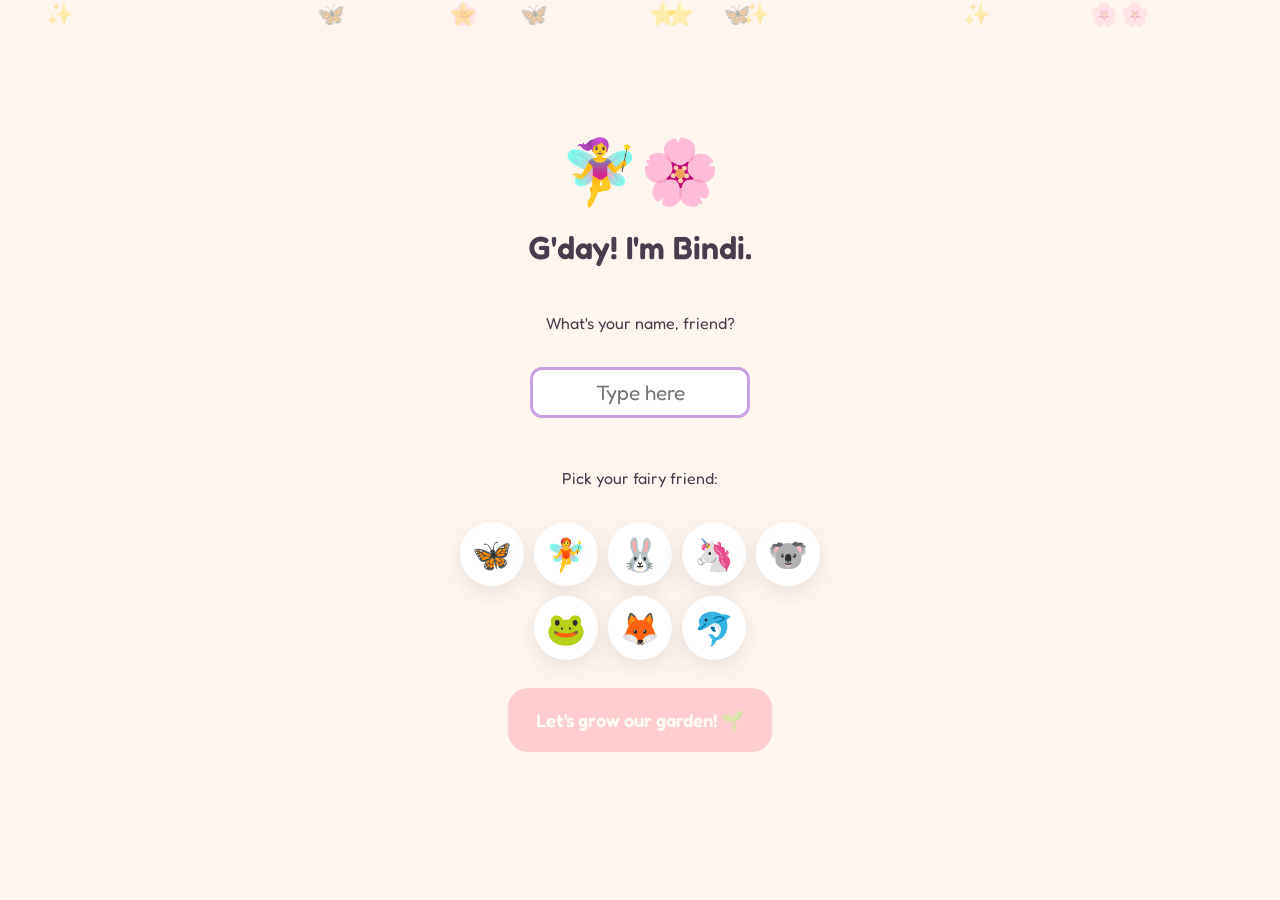
==== word-garden/index.html @ e0286bd5 "Add files via upload" ====
<!DOCTYPE html>
<html lang="en">
<head>
<meta charset="UTF-8">
<meta name="viewport" content="width=device-width, initial-scale=1, maximum-scale=1, user-scalable=no, viewport-fit=cover">
<title>Bindi's Fairy Word Garden</title>
<meta name="description" content="A bilingual English & Chinese first-words learning garden for little ones.">

<!-- iPad / iOS home-screen app behaviour -->
<meta name="apple-mobile-web-app-capable" content="yes">
<meta name="apple-mobile-web-app-status-bar-style" content="default">
<meta name="apple-mobile-web-app-title" content="Word Garden">
<link rel="apple-touch-icon" href="assets/icons/apple-touch-icon.png">
<link rel="manifest" href="manifest.json">
<meta name="theme-color" content="#FF8FA3">

<link rel="stylesheet" href="css/variables.css">
<link rel="stylesheet" href="css/base.css">
<link rel="stylesheet" href="css/components.css">
<link rel="stylesheet" href="css/garden.css">
<link rel="stylesheet" href="css/games.css">
</head>
<body>
<div id="app"></div>

<!-- Core -->
<script src="js/core/storage.js"></script>
<script src="js/core/speech.js"></script>
<script src="js/core/progress.js"></script>
<script src="js/core/wordDataLoader.js"></script>
<script src="js/core/parentGate.js"></script>
<script src="js/core/dailyChallenge.js"></script>
<script src="js/core/router.js"></script>

<!-- Games (shared.js must load before individual games) -->
<script src="js/games/shared.js"></script>
<script src="js/games/listenChoose.js"></script>
<script src="js/games/missingLetter.js"></script>
<script src="js/games/wordBuilder.js"></script>
<script src="js/games/sentenceBuilder.js"></script>
<script src="js/games/letterTrace.js"></script>
<script src="js/games/memoryGame.js"></script>
<script src="js/games/speedQuiz.js"></script>
<script src="js/games/playRouter.js"></script>

<!-- UI screens (gardenView.js must load before screens that use its bottomNav helper) -->
<script src="js/ui/onboarding.js"></script>
<script src="js/ui/gardenView.js"></script>
<script src="js/ui/letterPicker.js"></script>
<script src="js/ui/wordDetail.js"></script>
<script src="js/ui/gamesHub.js"></script>
<script src="js/ui/challenge.js"></script>
<script src="js/ui/parentDashboard.js"></script>

<!-- Bootstrap -->
<script src="js/app.js"></script>
</body>
</html>
---- word-garden/css/variables.css ----
/* =========================================================
   BINDI'S FAIRY WORD GARDEN — DESIGN TOKENS
   Change values here to re-theme the whole app.
   ========================================================= */
:root {
  /* --- Palette: dusk garden, not primary-colour toy-box --- */
  --color-bg:        #FFF7EF;   /* warm blush cream, page background */
  --color-bg-soft:   #FFEFE0;   /* card background */
  --color-blossom:   #FF8FA3;   /* main pink - buttons, headers */
  --color-blossom-dk:#E56B84;   /* pressed / border state */
  --color-meadow:    #8FC98A;   /* green - success, growth */
  --color-meadow-dk: #5FA45A;
  --color-sun:       #FFC857;   /* gold - stars, rewards */
  --color-sun-dk:    #E6A93A;
  --color-lilac:     #C8A2E0;   /* fairy purple - accents, Bindi */
  --color-lilac-dk:  #A97CC4;
  --color-sky:       #8ECAE6;   /* sky blue - secondary buttons */
  --color-sky-dk:    #5FA8C7;
  --color-ink:       #4A3B4D;   /* soft plum-black, all body text */
  --color-ink-light: #7C6B7F;
  --color-white:     #FFFFFF;
  --color-error:     #E4574C;

  /* --- Type --- */
  --font-display: 'Fredoka', 'Baloo 2', system-ui, sans-serif;   /* headers, buttons, mascot speech */
  --font-write:   'Andika', sans-serif;                          /* the target word itself + tracing */
  --font-body:    'Fredoka', system-ui, sans-serif;              /* everything else */

  --fs-word-huge:   clamp(3rem, 12vw, 6rem);
  --fs-word-large:  clamp(2.2rem, 8vw, 3.6rem);
  --fs-heading:     clamp(1.6rem, 5vw, 2.4rem);
  --fs-body:        1.15rem;
  --fs-small:       0.95rem;

  /* --- Shape & motion --- */
  --radius-lg: 32px;
  --radius-md: 20px;
  --radius-sm: 12px;
  --shadow-soft: 0 8px 24px rgba(74, 59, 77, 0.12);
  --shadow-pop:  0 4px 0 rgba(0,0,0,0.12);
  --ease-bounce: cubic-bezier(.34, 1.56, .64, 1);
  --dur-fast: 150ms;
  --dur-med: 350ms;

  /* --- Layout --- */
  --touch-target: 64px;   /* minimum tap size for small fingers */
  --max-width: 900px;
}

/* Colour-blind / low-vision friendly focus ring, always visible for a11y */
:focus-visible {
  outline: 4px solid var(--color-sky-dk);
  outline-offset: 3px;
}

@media (prefers-reduced-motion: reduce) {
  *, *::before, *::after {
    animation-duration: 0.001ms !important;
    transition-duration: 0.001ms !important;
  }
}
---- word-garden/css/base.css ----
@import url('https://fonts.googleapis.com/css2?family=Fredoka:wght@400;500;600;700&family=Andika:wght@400;700&display=swap');

* { box-sizing: border-box; }

html, body {
  margin: 0;
  padding: 0;
  height: 100%;
  overscroll-behavior: none;        /* stop iPad rubber-band scroll breaking games */
  -webkit-tap-highlight-color: transparent;
  user-select: none;                 /* kids double-tapping shouldn't select text */
}

body {
  font-family: var(--font-body);
  background: var(--color-bg);
  color: var(--color-ink);
  min-height: 100vh;
  min-height: 100dvh;
  overflow-x: hidden;
}

#app {
  min-height: 100vh;
  min-height: 100dvh;
  display: flex;
  flex-direction: column;
}

h1, h2, h3 {
  font-family: var(--font-display);
  font-weight: 600;
  margin: 0 0 0.4em;
  color: var(--color-ink);
}

button {
  font-family: inherit;
  cursor: pointer;
  border: none;
  background: none;
  -webkit-appearance: none;
}

img, svg { display: block; max-width: 100%; }

.visually-hidden {
  position: absolute;
  width: 1px; height: 1px;
  overflow: hidden;
  clip: rect(0 0 0 0);
}

/* Soft floating background sparkles used on most screens */
.sparkle-bg {
  position: fixed;
  inset: 0;
  pointer-events: none;
  z-index: 0;
  overflow: hidden;
}
.sparkle-bg span {
  position: absolute;
  font-size: 1.4rem;
  opacity: 0.35;
  animation: floatUp 14s linear infinite;
}
@keyframes floatUp {
  0%   { transform: translateY(10vh) rotate(0deg); opacity: 0; }
  10%  { opacity: 0.35; }
  90%  { opacity: 0.35; }
  100% { transform: translateY(-110vh) rotate(80deg); opacity: 0; }
}

.screen {
  position: relative;
  z-index: 1;
  flex: 1;
  display: flex;
  flex-direction: column;
  width: 100%;
  max-width: var(--max-width);
  margin: 0 auto;
  padding: 16px 20px 32px;
}
---- word-garden/css/components.css ----
/* =========================================================
   COMPONENTS
   ========================================================= */

/* --- Buttons --- */
.btn {
  font-family: var(--font-display);
  font-weight: 600;
  font-size: var(--fs-body);
  min-height: var(--touch-target);
  padding: 14px 28px;
  border-radius: var(--radius-md);
  display: inline-flex;
  align-items: center;
  justify-content: center;
  gap: 10px;
  color: var(--color-white);
  background: var(--color-blossom);
  box-shadow: 0 4px 0 var(--color-blossom-dk);
  transition: transform var(--dur-fast) var(--ease-bounce), box-shadow var(--dur-fast);
}
.btn:active {
  transform: translateY(4px);
  box-shadow: 0 0 0 var(--color-blossom-dk);
}
.btn--secondary { background: var(--color-sky); box-shadow: 0 4px 0 var(--color-sky-dk); }
.btn--secondary:active { box-shadow: 0 0 0 var(--color-sky-dk); }
.btn--sun { background: var(--color-sun); box-shadow: 0 4px 0 var(--color-sun-dk); color: var(--color-ink); }
.btn--sun:active { box-shadow: 0 0 0 var(--color-sun-dk); }
.btn--ghost {
  background: transparent;
  color: var(--color-ink);
  box-shadow: none;
  border: 3px solid var(--color-lilac);
}
.btn--ghost:active { transform: scale(0.96); }
.btn--icon {
  width: var(--touch-target);
  height: var(--touch-target);
  padding: 0;
  border-radius: 50%;
  font-size: 1.6rem;
}
.btn:disabled { opacity: 0.4; box-shadow: none; transform: none; }

/* --- Cards --- */
.card {
  background: var(--color-white);
  border-radius: var(--radius-lg);
  box-shadow: var(--shadow-soft);
  padding: 24px;
}

/* --- Top bar (shared across screens) --- */
.topbar {
  display: flex;
  align-items: center;
  justify-content: space-between;
  padding: 6px 0 10px;
  position: relative;
  z-index: 2;
}
.topbar__title {
  font-size: 1.3rem;
  margin: 0;
}
.topbar__stars {
  display: flex;
  align-items: center;
  gap: 6px;
  font-family: var(--font-display);
  font-weight: 600;
  font-size: 1.1rem;
  background: var(--color-white);
  padding: 6px 14px;
  border-radius: 999px;
  box-shadow: var(--shadow-soft);
}

/* --- Modal (parent gate, celebrations, etc.) --- */
.modal-overlay {
  position: fixed;
  inset: 0;
  background: rgba(74, 59, 77, 0.55);
  display: flex;
  align-items: center;
  justify-content: center;
  padding: 24px;
  z-index: 100;
  animation: fadeIn var(--dur-med);
}
@keyframes fadeIn { from { opacity: 0; } to { opacity: 1; } }
.modal {
  background: var(--color-white);
  border-radius: var(--radius-lg);
  padding: 32px 28px;
  max-width: 420px;
  width: 100%;
  text-align: center;
  box-shadow: var(--shadow-soft);
  animation: popIn var(--dur-med) var(--ease-bounce);
}
@keyframes popIn { from { transform: scale(0.85); opacity: 0; } to { transform: scale(1); opacity: 1; } }

/* --- Parent gate specific --- */
.parent-gate__question {
  font-family: var(--font-display);
  font-size: 1.8rem;
  font-weight: 700;
  margin: 16px 0;
  color: var(--color-lilac-dk);
}
.parent-gate__input {
  font-family: var(--font-display);
  font-size: 1.6rem;
  text-align: center;
  width: 120px;
  padding: 10px;
  border-radius: var(--radius-sm);
  border: 3px solid var(--color-lilac);
  margin-bottom: 16px;
}
.parent-gate__note {
  font-size: var(--fs-small);
  color: var(--color-ink-light);
  margin-top: 12px;
}

/* --- Bindi mascot speech bubble --- */
.bindi-bubble {
  display: flex;
  align-items: flex-end;
  gap: 12px;
  margin: 12px 0;
}
.bindi-bubble__avatar {
  font-size: 3rem;
  flex-shrink: 0;
  animation: bob 2.4s ease-in-out infinite;
}
@keyframes bob { 0%,100% { transform: translateY(0); } 50% { transform: translateY(-6px); } }
.bindi-bubble__text {
  background: var(--color-white);
  border-radius: var(--radius-md);
  border-bottom-left-radius: 4px;
  padding: 12px 18px;
  font-size: var(--fs-body);
  box-shadow: var(--shadow-soft);
}

/* --- Progress ring (used on letter picker) --- */
.progress-ring { position: relative; width: 100%; aspect-ratio: 1; }
.progress-ring svg { transform: rotate(-90deg); width: 100%; height: 100%; }
.progress-ring circle { fill: none; stroke-width: 8; }
.progress-ring__bg { stroke: rgba(0,0,0,0.06); }
.progress-ring__fill { stroke: var(--color-meadow); stroke-linecap: round; transition: stroke-dashoffset var(--dur-med); }
.progress-ring__label {
  position: absolute;
  inset: 0;
  display: flex;
  align-items: center;
  justify-content: center;
  font-family: var(--font-display);
  font-weight: 700;
}

/* --- Toast / celebration confetti text --- */
.celebrate-burst {
  position: fixed;
  inset: 0;
  pointer-events: none;
  z-index: 200;
  display: flex;
  align-items: center;
  justify-content: center;
}
.celebrate-burst__text {
  font-family: var(--font-display);
  font-size: clamp(2rem, 10vw, 4rem);
  font-weight: 700;
  color: var(--color-sun-dk);
  text-shadow: 0 4px 0 rgba(255,255,255,0.8);
  animation: burstPop 900ms var(--ease-bounce) forwards;
}
@keyframes burstPop {
  0%   { transform: scale(0.3) rotate(-8deg); opacity: 0; }
  40%  { transform: scale(1.15) rotate(3deg); opacity: 1; }
  70%  { transform: scale(1) rotate(0deg); }
  100% { transform: scale(1) rotate(0deg); opacity: 0; }
}
---- word-garden/css/garden.css ----
/* =========================================================
   GARDEN (home screen)
   ========================================================= */
.garden {
  position: relative;
  flex: 1;
  border-radius: var(--radius-lg);
  background: linear-gradient(180deg, #FFF7EF 0%, #F3E9FF 55%, #E9F7E4 100%);
  overflow: hidden;
  padding: 20px;
  display: flex;
  flex-direction: column;
  min-height: 380px;
}

.garden__hero {
  text-align: center;
  margin-bottom: 8px;
}
.garden__hero h1 { font-size: var(--fs-heading); margin-bottom: 2px; }
.garden__hero p { margin: 0; color: var(--color-ink-light); }

.garden__streak {
  display: flex;
  justify-content: center;
  gap: 6px;
  margin: 10px 0;
}
.garden__streak-day {
  width: 34px; height: 34px;
  border-radius: 50%;
  display: flex; align-items: center; justify-content: center;
  background: rgba(255,255,255,0.7);
  font-size: 1.1rem;
}
.garden__streak-day--done { background: var(--color-sun); }

.garden__plot {
  flex: 1;
  position: relative;
  display: flex;
  align-items: flex-end;
  justify-content: center;
  flex-wrap: wrap;
  gap: 4px;
  padding: 10px 0 0;
}
.garden__flower {
  font-size: 2.4rem;
  animation: growUp 600ms var(--ease-bounce) backwards;
}
@keyframes growUp { from { transform: scale(0) translateY(20px); opacity: 0; } to { transform: scale(1) translateY(0); opacity: 1; } }

.garden__empty {
  text-align: center;
  color: var(--color-ink-light);
  font-size: var(--fs-small);
  align-self: center;
}

.garden__cta {
  margin-top: 16px;
  display: flex;
  flex-direction: column;
  gap: 12px;
  align-items: center;
}

.garden__challenge-card {
  background: var(--color-white);
  border-radius: var(--radius-md);
  padding: 16px 20px;
  display: flex;
  align-items: center;
  gap: 14px;
  box-shadow: var(--shadow-soft);
  width: 100%;
}
.garden__challenge-card__icon { font-size: 2.2rem; }
.garden__challenge-card__text { flex: 1; }
.garden__challenge-card__text strong { display: block; font-family: var(--font-display); }
.garden__challenge-card__text span { font-size: var(--fs-small); color: var(--color-ink-light); }

/* --- Bottom nav --- */
.bottom-nav {
  display: flex;
  justify-content: space-around;
  padding: 10px 6px calc(10px + env(safe-area-inset-bottom));
  background: var(--color-white);
  border-top: 2px solid var(--color-bg-soft);
  position: relative;
  z-index: 2;
}
.bottom-nav__item {
  display: flex;
  flex-direction: column;
  align-items: center;
  gap: 2px;
  font-size: 0.75rem;
  color: var(--color-ink-light);
  font-family: var(--font-display);
  min-width: 60px;
  padding: 6px;
  border-radius: var(--radius-sm);
}
.bottom-nav__item span.icon { font-size: 1.5rem; }
.bottom-nav__item--active { color: var(--color-blossom-dk); background: var(--color-bg-soft); }

/* --- Letter picker grid --- */
.letter-grid {
  display: grid;
  grid-template-columns: repeat(4, 1fr);
  gap: 12px;
  padding: 8px 0 20px;
}
@media (min-width: 600px) { .letter-grid { grid-template-columns: repeat(6, 1fr); } }

.letter-tile {
  aspect-ratio: 1;
  border-radius: var(--radius-md);
  background: var(--color-white);
  box-shadow: var(--shadow-soft);
  display: flex;
  flex-direction: column;
  align-items: center;
  justify-content: center;
  position: relative;
  font-family: var(--font-write);
}
.letter-tile__char {
  font-size: 1.8rem;
  font-weight: 700;
  color: var(--color-ink);
}
.letter-tile--locked { opacity: 0.55; }
.letter-tile__badge {
  position: absolute;
  bottom: 6px;
  font-size: 0.65rem;
  font-family: var(--font-body);
  color: var(--color-ink-light);
}
---- word-garden/css/games.css ----
/* =========================================================
   WORD STAGE — the big hero display used everywhere a word
   is being taught (one word fills the screen, per Gordon's
   request: big emoji, big word, no clutter).
   ========================================================= */
.word-stage {
  flex: 1;
  display: flex;
  flex-direction: column;
  align-items: center;
  justify-content: center;
  text-align: center;
  gap: 10px;
  padding: 10px 0 20px;
}

.word-stage__emoji {
  font-size: clamp(7rem, 40vw, 13rem);
  line-height: 1;
  filter: drop-shadow(0 10px 14px rgba(74,59,77,0.18));
  animation: emojiPop 500ms var(--ease-bounce);
}
@keyframes emojiPop { from { transform: scale(0.6); opacity: 0; } to { transform: scale(1); opacity: 1; } }

.word-stage__word {
  font-family: var(--font-write);
  font-size: var(--fs-word-huge);
  font-weight: 700;
  color: var(--color-ink);
  letter-spacing: 1px;
}

.word-stage__zh {
  display: flex;
  align-items: baseline;
  gap: 10px;
  justify-content: center;
  flex-wrap: wrap;
}
.word-stage__zh-char {
  font-family: var(--font-write);
  font-size: var(--fs-word-large);
  font-weight: 700;
  color: var(--color-lilac-dk);
}
.word-stage__pinyin {
  font-size: 1.1rem;
  color: var(--color-ink-light);
}

.word-stage__sentence {
  max-width: 480px;
  color: var(--color-ink-light);
  font-size: var(--fs-body);
  margin-top: 4px;
}

.word-stage__audio-row {
  display: flex;
  gap: 14px;
  margin-top: 6px;
}

.word-stage__tag {
  font-size: 0.75rem;
  text-transform: uppercase;
  letter-spacing: 1px;
  color: var(--color-white);
  background: var(--color-lilac);
  padding: 4px 12px;
  border-radius: 999px;
  font-family: var(--font-display);
}

.word-stage__nav {
  display: flex;
  justify-content: space-between;
  width: 100%;
  margin-top: auto;
  padding-top: 16px;
}

/* =========================================================
   GAME: Choice grid (Listen & Choose / Match) — big tappable
   emoji tiles, max 4 so there's no tiny-target frustration.
   ========================================================= */
.choice-grid {
  display: grid;
  grid-template-columns: 1fr 1fr;
  gap: 18px;
  width: 100%;
  max-width: 520px;
  margin: 0 auto;
}
.choice-tile {
  background: var(--color-white);
  border-radius: var(--radius-lg);
  box-shadow: var(--shadow-soft);
  aspect-ratio: 1;
  display: flex;
  align-items: center;
  justify-content: center;
  font-size: clamp(3.5rem, 16vw, 5.5rem);
  border: 5px solid transparent;
  transition: transform var(--dur-fast) var(--ease-bounce);
}
.choice-tile:active { transform: scale(0.94); }
.choice-tile--correct { border-color: var(--color-meadow); background: #F0FBEE; }
.choice-tile--wrong { border-color: var(--color-error); background: #FDEEED; animation: shake 400ms; }
@keyframes shake { 0%,100% { transform: translateX(0); } 25% { transform: translateX(-8px); } 75% { transform: translateX(8px); } }

/* =========================================================
   GAME: Word Builder — tap scattered letters in order
   ========================================================= */
.builder {
  display: flex;
  flex-direction: column;
  align-items: center;
  gap: 28px;
  flex: 1;
  justify-content: center;
}
.builder__slots {
  display: flex;
  gap: 8px;
  flex-wrap: wrap;
  justify-content: center;
}
.builder__slot {
  width: 54px; height: 64px;
  border-bottom: 5px solid var(--color-lilac);
  display: flex; align-items: center; justify-content: center;
  font-family: var(--font-write);
  font-size: 2rem;
  font-weight: 700;
}
.builder__tiles {
  display: flex;
  gap: 10px;
  flex-wrap: wrap;
  justify-content: center;
  max-width: 480px;
}
.builder__tile {
  width: 58px; height: 58px;
  border-radius: var(--radius-sm);
  background: var(--color-sky);
  box-shadow: 0 4px 0 var(--color-sky-dk);
  color: var(--color-white);
  font-family: var(--font-write);
  font-size: 1.7rem;
  font-weight: 700;
  display: flex; align-items: center; justify-content: center;
}
.builder__tile:active { transform: translateY(3px); box-shadow: none; }
.builder__tile--used { visibility: hidden; }
.builder__hint-btn { margin-top: 4px; }

/* =========================================================
   GAME: Letter Tracing — canvas overlay on dotted glyph
   ========================================================= */
.trace-wrap {
  flex: 1;
  display: flex;
  flex-direction: column;
  align-items: center;
  justify-content: center;
  gap: 16px;
}
.trace-canvas-holder {
  position: relative;
  width: min(90vw, 420px);
  aspect-ratio: 1.4;
  background: var(--color-white);
  border-radius: var(--radius-lg);
  box-shadow: var(--shadow-soft);
  overflow: hidden;
}
.trace-canvas-holder .trace-guide {
  position: absolute;
  inset: 0;
  display: flex;
  align-items: center;
  justify-content: center;
  font-family: var(--font-write);
  font-size: clamp(4rem, 30vw, 8rem);
  font-weight: 700;
  color: rgba(74,59,77,0.16);
  pointer-events: none;
}
.trace-canvas-holder canvas {
  position: absolute;
  inset: 0;
  touch-action: none;
}

/* =========================================================
   GAME: Memory Match (spaced-repetition review)
   ========================================================= */
.memory-grid {
  display: grid;
  grid-template-columns: repeat(3, 1fr);
  gap: 10px;
  width: 100%;
  max-width: 480px;
  margin: 0 auto;
}
.memory-card {
  aspect-ratio: 0.85;
  border-radius: var(--radius-md);
  background: var(--color-lilac);
  display: flex; align-items: center; justify-content: center;
  font-size: 2.2rem;
  box-shadow: var(--shadow-soft);
  transform-style: preserve-3d;
  transition: transform 400ms var(--ease-bounce);
}
.memory-card--flipped { background: var(--color-white); transform: rotateY(180deg); }
.memory-card--matched { background: #F0FBEE; opacity: 0.6; }
.memory-card__face { backface-visibility: hidden; }
.memory-card__face--back { transform: rotateY(180deg); position: absolute; }

/* =========================================================
   Results / celebration screen
   ========================================================= */
.results {
  flex: 1;
  display: flex;
  flex-direction: column;
  align-items: center;
  justify-content: center;
  text-align: center;
  gap: 16px;
}
.results__emoji { font-size: 6rem; }
.results__stars { font-size: 2.2rem; letter-spacing: 8px; }
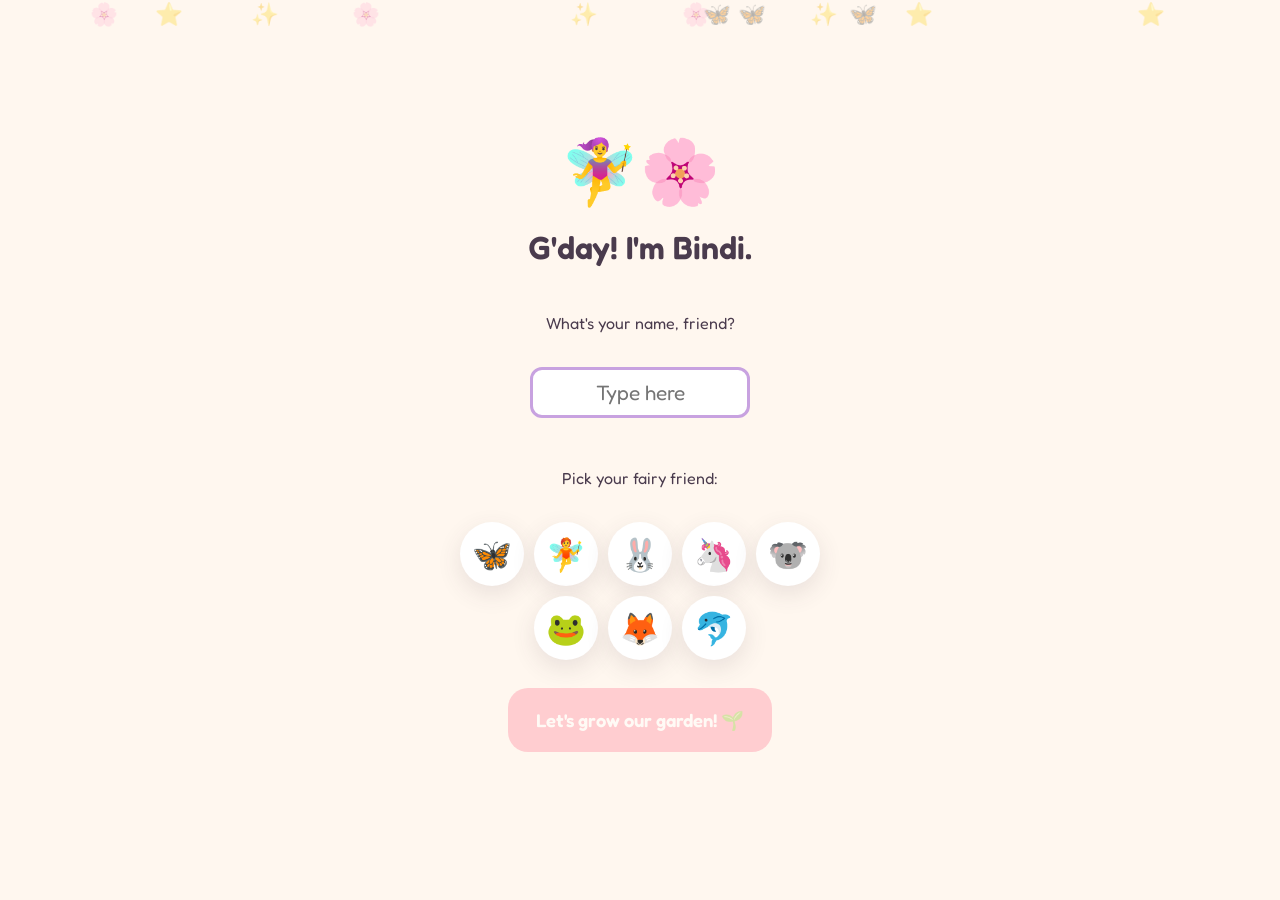
==== commit a6461ab5: "Add files via upload" ====
--- a/word-garden/index.html
+++ b/word-garden/index.html
@@ -25,6 +25,7 @@
 
 <!-- Core -->
 <script src="js/core/storage.js"></script>
+<script src="js/core/sfx.js"></script>
 <script src="js/core/speech.js"></script>
 <script src="js/core/progress.js"></script>
 <script src="js/core/wordDataLoader.js"></script>
